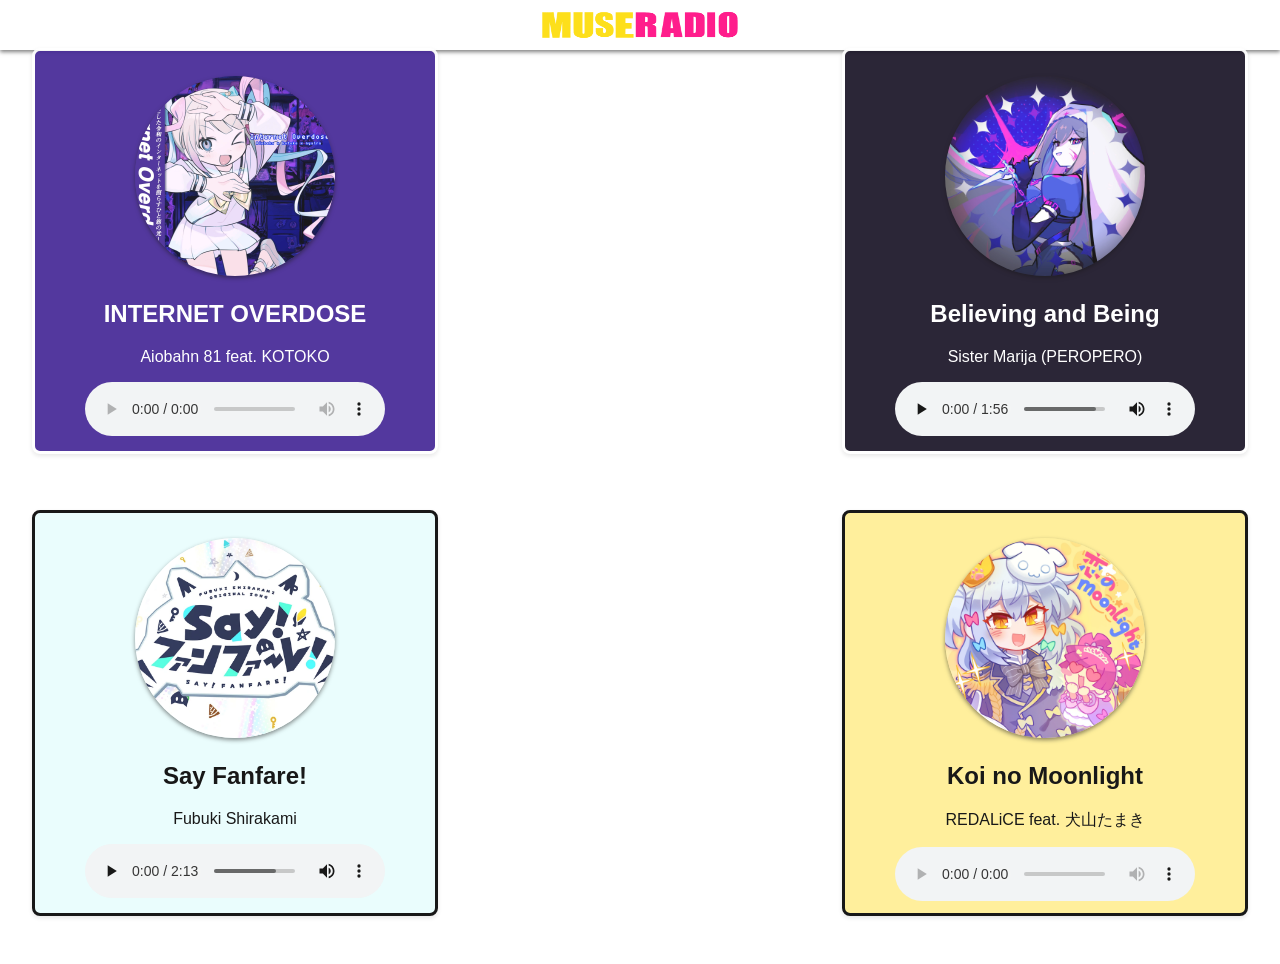
==== Muse Dash Radio/index.html @ 9f1f4442 "Push all content (Init)" ====
<!DOCTYPE html>
<html lang="pt-br">
<head>
    <meta charset="UTF-8">
    <meta name="viewport" content="width=device-width, initial-scale=1.0">
    <title>Muse Dash - Radio</title>
    <link rel="stylesheet" href="style.css">
    <link rel="shortcut icon" href="content-images/muse-Radio.png" type="image/x-icon">
</head>
<body>
    <header>
        <div id="title" style="box-shadow: 0 2px 4px rgba(0, 0, 0, 0.5)">
            <img style="width: 200px; height: 30px; margin-top: 10px;" src="content-images/Logo_Name.png" alt="Muse Radio">
        </div>
    </header>
    <main>
        <div class="cards">
            <div id="card1">
                <img style="border-radius: 50%; width: 200px; height: 200px; margin-top: 25px; box-shadow: 0 2px 4px rgba(0, 0, 0, 0.5)" src="content-images/INTERNET_OVERDOSE.png" alt="Aiobahn  81 feat. KOTOKO - INTERNET OVERDOSE">
                <br>
                <h2>INTERNET OVERDOSE</h2>
                <p>Aiobahn  81 feat. KOTOKO</p>
                <audio src="musics-content/Aiobahn  81 feat. KOTOKO - INTERNET OVERDOSE.mp3" type="audio/mpeg" controls pause></audio>
            </div>
            <div id="card2">
                <img style="border-radius: 50%; width: 200px; height: 200px; margin-top: 25px; box-shadow: 0 2px 4px rgba(0, 0, 0, 0.5)" src="content-images/Believing_and_Being.png" alt="believing and being">
                <br>
                <h2>Believing and Being</h2>
                <p>Sister Marija (PEROPERO)</p>
                <audio src="musics-content/Believing and Being.mp3" type="audio/mpeg" controls pause></audio>
            </div>
            <div id="card3">
                <img style="border-radius: 50%; width: 200px; height: 200px; margin-top: 25px; box-shadow: 0 2px 4px rgba(0, 0, 0, 0.5);" src="content-images/Say_Fanfare.png" alt="Say Fanfare - Fubuki Shirakami">
                <br>
                <h2>Say Fanfare!</h2>
                <p>Fubuki Shirakami</p>
                <audio src="musics-content/Say_ Fanfare_ - Fubuki Shirakami.mp3" type="audio/mpeg" controls pause></audio>
            </div>
            <div id="card4">
                <img style="border-radius: 50%; width: 200px; height: 200px; margin-top: 25px; box-shadow: 0 2px 4px rgba(0, 0, 0, 0.5)" src="content-images/Koi_no_Moonlight.png" alt="Koi no Moonlight">
                <br>
                <h2>Koi no Moonlight</h2>
                <p>REDALiCE feat. 犬山たまき</p>
                <audio src="musics-content/Koi no Moonlight.mp3" type="audio/mpeg" controls pause></audio>
            </div>
        </div>
    </main>
    
</body>
</html>
---- Muse Dash Radio/style.css ----
#title {
    background-color: rgb(255, 255, 255);
    color: rgb(255, 0, 255);
    text-decoration: double;
    text-align: center;
    top: 0px;
    left: 0px;
    right: 0px;
    height: 50px;
    width: 100%;
    position: absolute;
    margin: 0px;
    font-family: "Open Sans", open_sans, "Lucida Grande", Verdana;
    box-shadow: 0 2px 4px rgba(0, 0, 0, 0.1);
}


.cards {
  display: flex;
  justify-content: space-between;
  align-items: center;
  flex-wrap: wrap;
  gap: 1.5rem;
  padding: 1.5rem;
  min-height: 100vh;
}


#card1 {
    background-color: rgb(65, 35, 148);
    color: rgb(255, 255, 255);
    text-decoration: double;
    text-align: center;

    width: 400px;
    height: 400px;

    font-family: Builder Sans, Helvetica Neue, Helvetica, Arial, Lucida Grande, sans-serif;
    box-shadow: 0 2px 4px rgba(0, 0, 0, 0.1);

    border-radius: 8px;
    border-style: solid;
    opacity: 0.9;
}

#card2 {
    background-color:rgb(21, 15, 34);
    color: rgb(255, 255, 255);
    text-decoration: double;
    text-align: center;
    width: 400px;
    height: 400px;

    font-family: Builder Sans, Helvetica Neue, Helvetica, Arial, Lucida Grande, sans-serif;
    box-shadow: 0 2px 4px rgba(0, 0, 0, 0.1);

    border-radius: 8px;
    border-style: solid;
    opacity: 0.9;
}

#card3 {
    background-color:rgb(232, 253, 253);
    color: rgb(0, 0, 0);
    text-decoration: double;
    text-align: center;

    width: 400px;
    height: 400px;

    font-family: Builder Sans, Helvetica Neue, Helvetica, Arial, Lucida Grande, sans-serif;
    box-shadow: 0 2px 4px rgba(0, 0, 0, 0.1);

    border-radius: 8px;
    border-style: solid;
    opacity: 0.9;
}

#card4 {
    background-color:rgb(255, 238, 146);
    color: rgb(0, 0, 0);
    text-decoration: double;
    text-align: center;

    width: 400px;
    height: 400px;

    font-family: Builder Sans, Helvetica Neue, Helvetica, Arial, Lucida Grande, sans-serif;
    box-shadow: 0 2px 4px rgba(0, 0, 0, 0.1);

    border-radius: 8px;
    border-style: solid;
    opacity: 0.9;
}


body {
    background-image: url(content-images/hdmuse.png);
    background-size: cover;
    background-repeat: no-repeat;
    background-attachment: fixed;
}
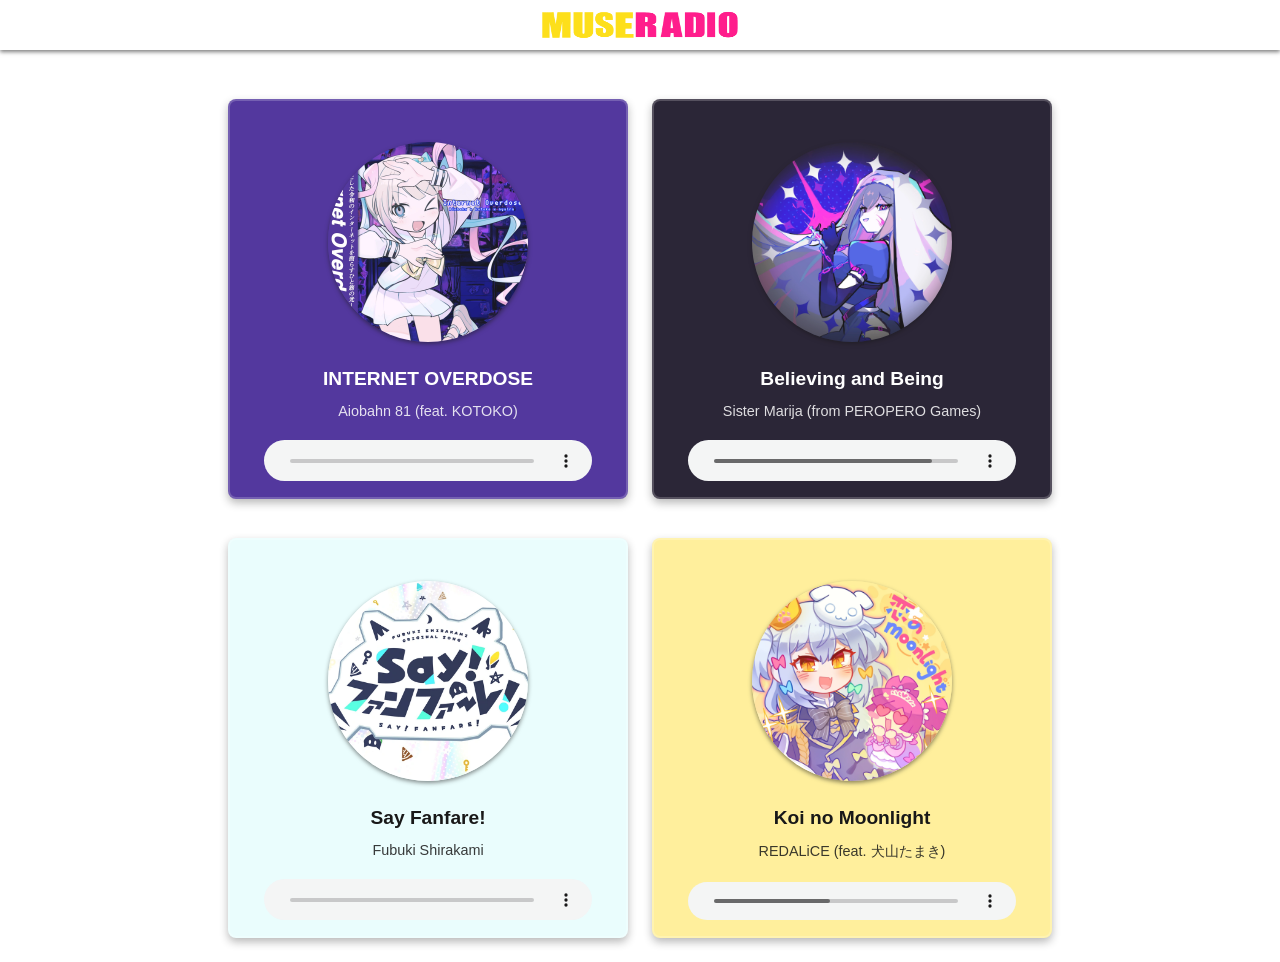
==== commit da52d354: "script and static database added" ====
--- a/Muse Dash Radio/index.html
+++ b/Muse Dash Radio/index.html
@@ -1,50 +1,83 @@
 <!DOCTYPE html>
 <html lang="pt-br">
 <head>
-    <meta charset="UTF-8">
-    <meta name="viewport" content="width=device-width, initial-scale=1.0">
-    <title>Muse Dash - Radio</title>
-    <link rel="stylesheet" href="style.css">
-    <link rel="shortcut icon" href="content-images/muse-Radio.png" type="image/x-icon">
+  <meta charset="UTF-8">
+  <meta name="viewport" content="width=device-width, initial-scale=1.0">
+  <title>Muse Dash - Radio</title>
+  <link rel="stylesheet" href="style.css">
+  <link rel="shortcut icon" href="content-images/muse-Radio.png" type="image/x-icon">
 </head>
+
 <body>
-    <header>
-        <div id="title" style="box-shadow: 0 2px 4px rgba(0, 0, 0, 0.5)">
-            <img style="width: 200px; height: 30px; margin-top: 10px;" src="content-images/Logo_Name.png" alt="Muse Radio">
-        </div>
-    </header>
-    <main>
-        <div class="cards">
-            <div id="card1">
-                <img style="border-radius: 50%; width: 200px; height: 200px; margin-top: 25px; box-shadow: 0 2px 4px rgba(0, 0, 0, 0.5)" src="content-images/INTERNET_OVERDOSE.png" alt="Aiobahn  81 feat. KOTOKO - INTERNET OVERDOSE">
-                <br>
-                <h2>INTERNET OVERDOSE</h2>
-                <p>Aiobahn  81 feat. KOTOKO</p>
-                <audio src="musics-content/Aiobahn  81 feat. KOTOKO - INTERNET OVERDOSE.mp3" type="audio/mpeg" controls pause></audio>
-            </div>
-            <div id="card2">
-                <img style="border-radius: 50%; width: 200px; height: 200px; margin-top: 25px; box-shadow: 0 2px 4px rgba(0, 0, 0, 0.5)" src="content-images/Believing_and_Being.png" alt="believing and being">
-                <br>
-                <h2>Believing and Being</h2>
-                <p>Sister Marija (PEROPERO)</p>
-                <audio src="musics-content/Believing and Being.mp3" type="audio/mpeg" controls pause></audio>
-            </div>
-            <div id="card3">
-                <img style="border-radius: 50%; width: 200px; height: 200px; margin-top: 25px; box-shadow: 0 2px 4px rgba(0, 0, 0, 0.5);" src="content-images/Say_Fanfare.png" alt="Say Fanfare - Fubuki Shirakami">
-                <br>
-                <h2>Say Fanfare!</h2>
-                <p>Fubuki Shirakami</p>
-                <audio src="musics-content/Say_ Fanfare_ - Fubuki Shirakami.mp3" type="audio/mpeg" controls pause></audio>
-            </div>
-            <div id="card4">
-                <img style="border-radius: 50%; width: 200px; height: 200px; margin-top: 25px; box-shadow: 0 2px 4px rgba(0, 0, 0, 0.5)" src="content-images/Koi_no_Moonlight.png" alt="Koi no Moonlight">
-                <br>
-                <h2>Koi no Moonlight</h2>
-                <p>REDALiCE feat. 犬山たまき</p>
-                <audio src="musics-content/Koi no Moonlight.mp3" type="audio/mpeg" controls pause></audio>
-            </div>
-        </div>
-    </main>
-    
+  <header>
+    <div id="title" style="box-shadow: 0 2px 4px rgba(0, 0, 0, 0.5)">
+      <img style="width: 200px; height: 30px; margin-top: 10px;" 
+           src="content-images/Logo_Name.png" 
+           alt="Muse Radio">
+    </div>
+  </header>
+
+  <main>
+    <div class="cards" id="music-container">
+      <!-- Cards serão carregados automaticamente pelo script -->
+    </div>
+  </main>
+
+  <script>
+    async function carregarMusicas() {
+      try {
+        const resposta = await fetch('musics.json');
+        
+        if (!resposta.ok) {
+          throw new Error(`Erro HTTP: ${resposta.status}`);
+        }
+        
+        const musicas = await resposta.json();
+        const container = document.getElementById('music-container');
+        container.innerHTML = '';
+
+        // Paleta de cores para os cards
+        const cores = [
+          { fundo: 'rgb(65, 35, 148)', cor: 'white' },
+          { fundo: 'rgb(21, 15, 34)', cor: 'white' },
+          { fundo: 'rgb(232, 253, 253)', cor: 'black' },
+          { fundo: 'rgb(255, 238, 146)', cor: 'black' }
+        ];
+
+        musicas.forEach((musica, index) => {
+          const card = document.createElement('div');
+          card.classList.add('music-card');
+
+          // Define cor e tema conforme posição
+          const tema = cores[index % cores.length];
+          card.style.backgroundColor = tema.fundo;
+          card.style.color = tema.cor;
+
+          card.innerHTML = `
+            <img src="${musica.capa}" 
+                 alt="${musica.titulo}" 
+                 style="border-radius: 50%; width: 200px; height: 200px; margin-top: 25px; 
+                        box-shadow: 0 2px 4px rgba(0,0,0,0.5)">
+            <br>
+            <h2>${musica.titulo}</h2>
+            <p>${musica.artista}</p>
+            <audio controls preload="metadata">
+              <source src="${musica.arquivo}" type="audio/mpeg">
+              Seu navegador não suporta o elemento de áudio.
+            </audio>
+          `;
+
+          container.appendChild(card);
+        });
+
+      } catch (erro) {
+        console.error('Erro ao carregar músicas:', erro);
+        const container = document.getElementById('music-container');
+        container.innerHTML = '<p style="color: white; text-align: center;">Erro ao carregar as músicas. Verifique o console.</p>';
+      }
+    }
+
+    document.addEventListener('DOMContentLoaded', carregarMusicas);
+  </script>
 </body>
 </html>
--- a/Muse Dash Radio/style.css
+++ b/Muse Dash Radio/style.css
@@ -1,102 +1,99 @@
-#title {
-    background-color: rgb(255, 255, 255);
-    color: rgb(255, 0, 255);
-    text-decoration: double;
-    text-align: center;
-    top: 0px;
-    left: 0px;
-    right: 0px;
-    height: 50px;
-    width: 100%;
-    position: absolute;
-    margin: 0px;
-    font-family: "Open Sans", open_sans, "Lucida Grande", Verdana;
-    box-shadow: 0 2px 4px rgba(0, 0, 0, 0.1);
+* {
+  margin: 0;
+  padding: 0;
+  box-sizing: border-box;
 }
 
+body {
+  background-image: url(content-images/hdmuse.png);
+  background-size: cover;
+  background-repeat: no-repeat;
+  background-attachment: fixed;
+  min-height: 100vh;
+}
+
+#title {
+  background-color: rgb(255, 255, 255);
+  color: rgb(255, 0, 255);
+  text-align: center;
+  position: fixed;
+  top: 0;
+  left: 0;
+  right: 0;
+  height: 50px;
+  width: 100%;
+  z-index: 1000;
+  font-family: "Open Sans", open_sans, "Lucida Grande", Verdana;
+  box-shadow: 0 2px 4px rgba(0, 0, 0, 0.5);
+}
+
+main {
+  margin-top: 60px;
+}
 
 .cards {
   display: flex;
-  justify-content: space-between;
+  justify-content: center;
   align-items: center;
   flex-wrap: wrap;
   gap: 1.5rem;
   padding: 1.5rem;
-  min-height: 100vh;
+  min-height: calc(100vh - 60px);
 }
 
-
-#card1 {
-    background-color: rgb(65, 35, 148);
-    color: rgb(255, 255, 255);
-    text-decoration: double;
-    text-align: center;
-
-    width: 400px;
-    height: 400px;
-
-    font-family: Builder Sans, Helvetica Neue, Helvetica, Arial, Lucida Grande, sans-serif;
-    box-shadow: 0 2px 4px rgba(0, 0, 0, 0.1);
-
-    border-radius: 8px;
-    border-style: solid;
-    opacity: 0.9;
+.music-card {
+margin-top: 15px;
+  text-align: center;
+  width: 400px;
+  height: 400px;
+  font-family: Builder Sans, Helvetica Neue, Helvetica, Arial, Lucida Grande, sans-serif;
+  box-shadow: 0 4px 8px rgba(0, 0, 0, 0.3);
+  border-radius: 8px;
+  border: 2px solid rgba(255, 255, 255, 0.2);
+  opacity: 0.9;
+  transition: transform 0.3s ease, opacity 0.3s ease;
+  display: flex;
+  flex-direction: column;
+  align-items: center;
+  justify-content: space-around;
+  padding: 1rem;
 }
 
-#card2 {
-    background-color:rgb(21, 15, 34);
-    color: rgb(255, 255, 255);
-    text-decoration: double;
-    text-align: center;
-    width: 400px;
-    height: 400px;
-
-    font-family: Builder Sans, Helvetica Neue, Helvetica, Arial, Lucida Grande, sans-serif;
-    box-shadow: 0 2px 4px rgba(0, 0, 0, 0.1);
-
-    border-radius: 8px;
-    border-style: solid;
-    opacity: 0.9;
+.music-card:hover {
+  transform: translateY(-5px);
+  opacity: 1;
+  box-shadow: 0 6px 12px rgba(0, 0, 0, 0.5);
 }
 
-#card3 {
-    background-color:rgb(232, 253, 253);
-    color: rgb(0, 0, 0);
-    text-decoration: double;
-    text-align: center;
-
-    width: 400px;
-    height: 400px;
-
-    font-family: Builder Sans, Helvetica Neue, Helvetica, Arial, Lucida Grande, sans-serif;
-    box-shadow: 0 2px 4px rgba(0, 0, 0, 0.1);
-
-    border-radius: 8px;
-    border-style: solid;
-    opacity: 0.9;
+.music-card h2 {
+  margin: 0.5rem 0;
+  font-size: 1.2rem;
+  font-weight: bold;
 }
 
-#card4 {
-    background-color:rgb(255, 238, 146);
-    color: rgb(0, 0, 0);
-    text-decoration: double;
-    text-align: center;
-
-    width: 400px;
-    height: 400px;
-
-    font-family: Builder Sans, Helvetica Neue, Helvetica, Arial, Lucida Grande, sans-serif;
-    box-shadow: 0 2px 4px rgba(0, 0, 0, 0.1);
-
-    border-radius: 8px;
-    border-style: solid;
-    opacity: 0.9;
+.music-card p {
+  margin: 0.3rem 0;
+  font-size: 0.9rem;
+  opacity: 0.85;
 }
 
+.music-card audio {
+  width: 90%;
+  margin-top: 1rem;
+}
 
-body {
-    background-image: url(content-images/hdmuse.png);
-    background-size: cover;
-    background-repeat: no-repeat;
-    background-attachment: fixed;
+.music-card audio::-webkit-media-controls-panel {
+  background-color: rgba(255, 255, 255, 0.1);
+}
+
+@media (max-width: 768px) {
+  .music-card {
+    width: 90%;
+    max-width: 350px;
+  }
+  
+  .cards {
+    padding: 1rem;
+    gap: 1rem;
+  }
 }
